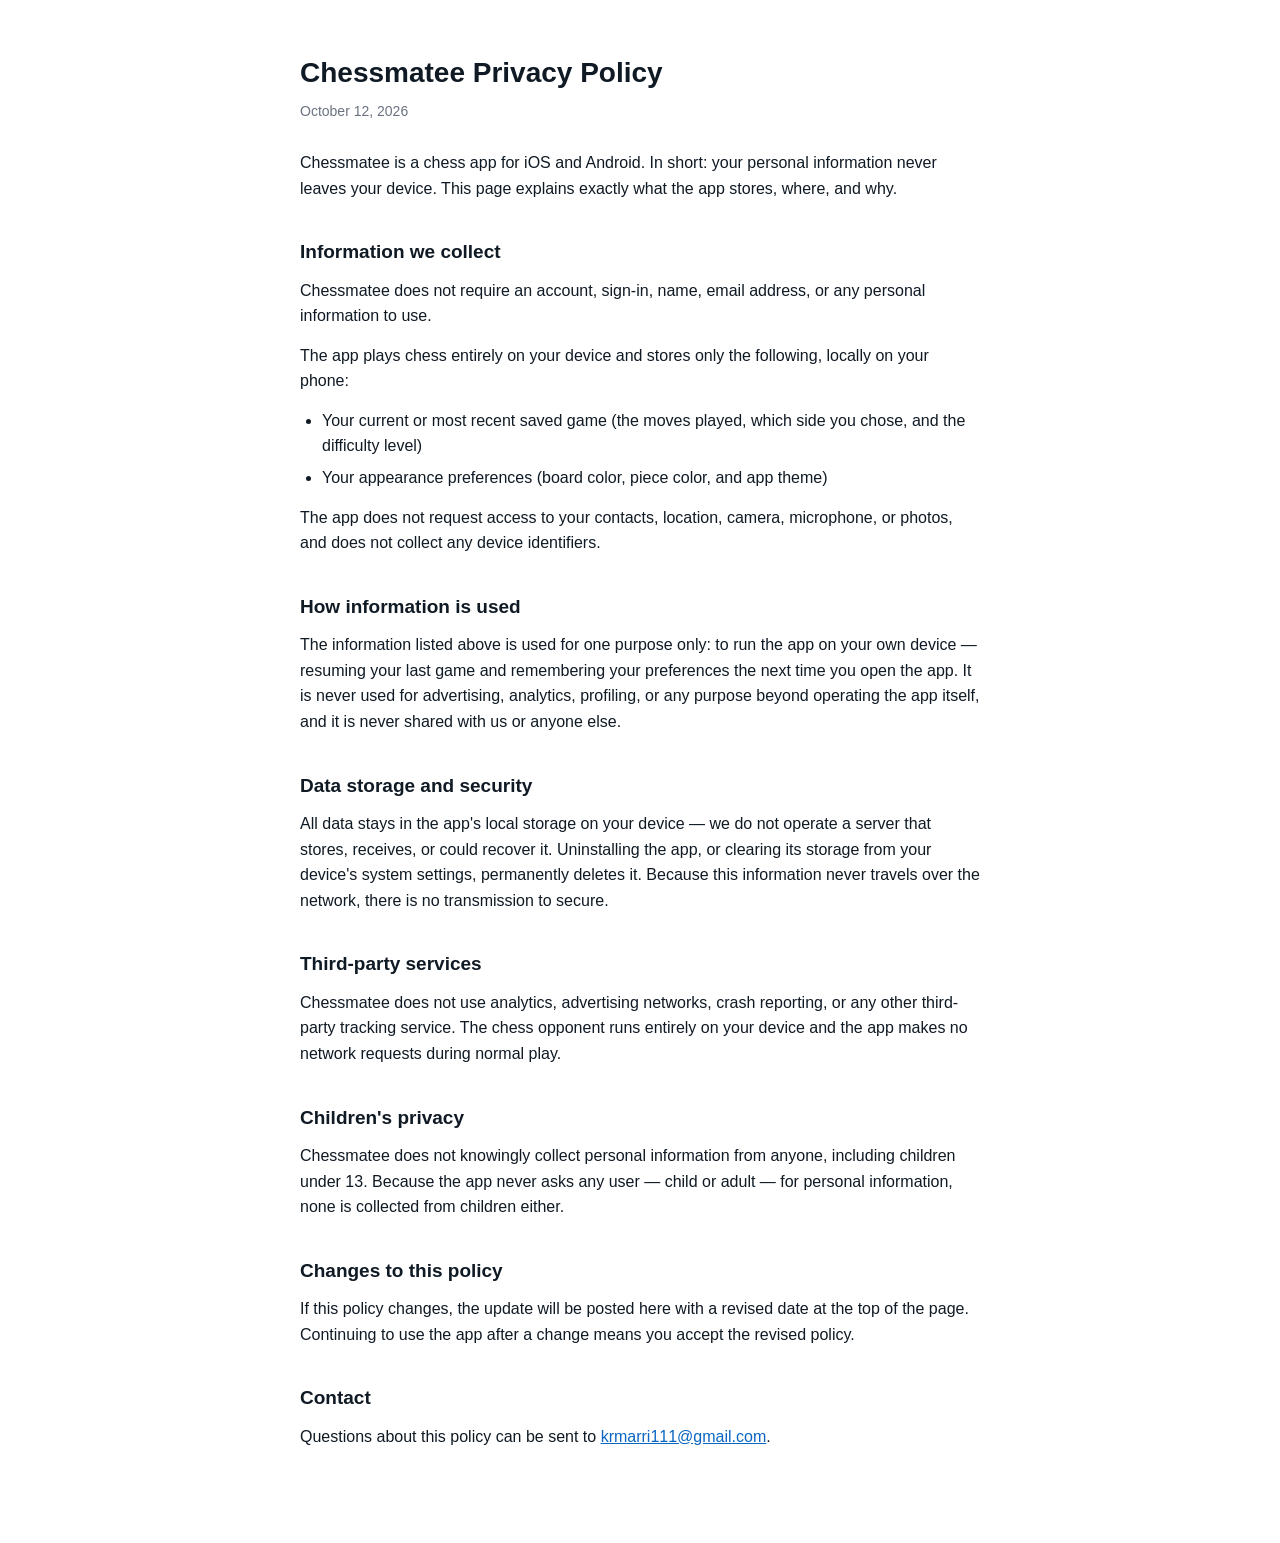
==== chessmatee-privacy.html @ 8011f2e9 "Add Chessmatee privacy policy page Needed as a public URL for the Chessmatee Play Console / App Stor" ====
<!doctype html>
<html lang="en">
<head>
<meta charset="utf-8">
<meta name="viewport" content="width=device-width, initial-scale=1">
<title>Chessmatee Privacy Policy</title>
<style>
  body { font-family: -apple-system, BlinkMacSystemFont, "Segoe UI", Roboto, Helvetica, Arial, sans-serif; max-width: 680px; margin: 0 auto; padding: 32px 20px 80px; color: #101a24; line-height: 1.6; }
  h1 { font-size: 28px; margin-bottom: 4px; }
  .date { color: #6b7280; font-size: 14px; margin-bottom: 28px; }
  h2 { font-size: 19px; margin-top: 36px; margin-bottom: 10px; }
  p { margin: 0 0 14px; }
  ul { margin: 0 0 14px; padding-left: 22px; }
  li { margin-bottom: 6px; }
  a { color: #0a66c2; }
</style>
</head>
<body>
<h1>Chessmatee Privacy Policy</h1>
<p class="date">October 12, 2026</p>

<p>Chessmatee is a chess app for iOS and Android. In short: your personal information never leaves your device. This page explains exactly what the app stores, where, and why.</p>

<h2>Information we collect</h2>
<p>Chessmatee does not require an account, sign-in, name, email address, or any personal information to use.</p>
<p>The app plays chess entirely on your device and stores only the following, locally on your phone:</p>
<ul>
  <li>Your current or most recent saved game (the moves played, which side you chose, and the difficulty level)</li>
  <li>Your appearance preferences (board color, piece color, and app theme)</li>
</ul>
<p>The app does not request access to your contacts, location, camera, microphone, or photos, and does not collect any device identifiers.</p>

<h2>How information is used</h2>
<p>The information listed above is used for one purpose only: to run the app on your own device — resuming your last game and remembering your preferences the next time you open the app. It is never used for advertising, analytics, profiling, or any purpose beyond operating the app itself, and it is never shared with us or anyone else.</p>

<h2>Data storage and security</h2>
<p>All data stays in the app's local storage on your device — we do not operate a server that stores, receives, or could recover it. Uninstalling the app, or clearing its storage from your device's system settings, permanently deletes it. Because this information never travels over the network, there is no transmission to secure.</p>

<h2>Third-party services</h2>
<p>Chessmatee does not use analytics, advertising networks, crash reporting, or any other third-party tracking service. The chess opponent runs entirely on your device and the app makes no network requests during normal play.</p>

<h2>Children's privacy</h2>
<p>Chessmatee does not knowingly collect personal information from anyone, including children under 13. Because the app never asks any user — child or adult — for personal information, none is collected from children either.</p>

<h2>Changes to this policy</h2>
<p>If this policy changes, the update will be posted here with a revised date at the top of the page. Continuing to use the app after a change means you accept the revised policy.</p>

<h2>Contact</h2>
<p>Questions about this policy can be sent to <a href="mailto:krmarri111@gmail.com">krmarri111@gmail.com</a>.</p>

</body>
</html>
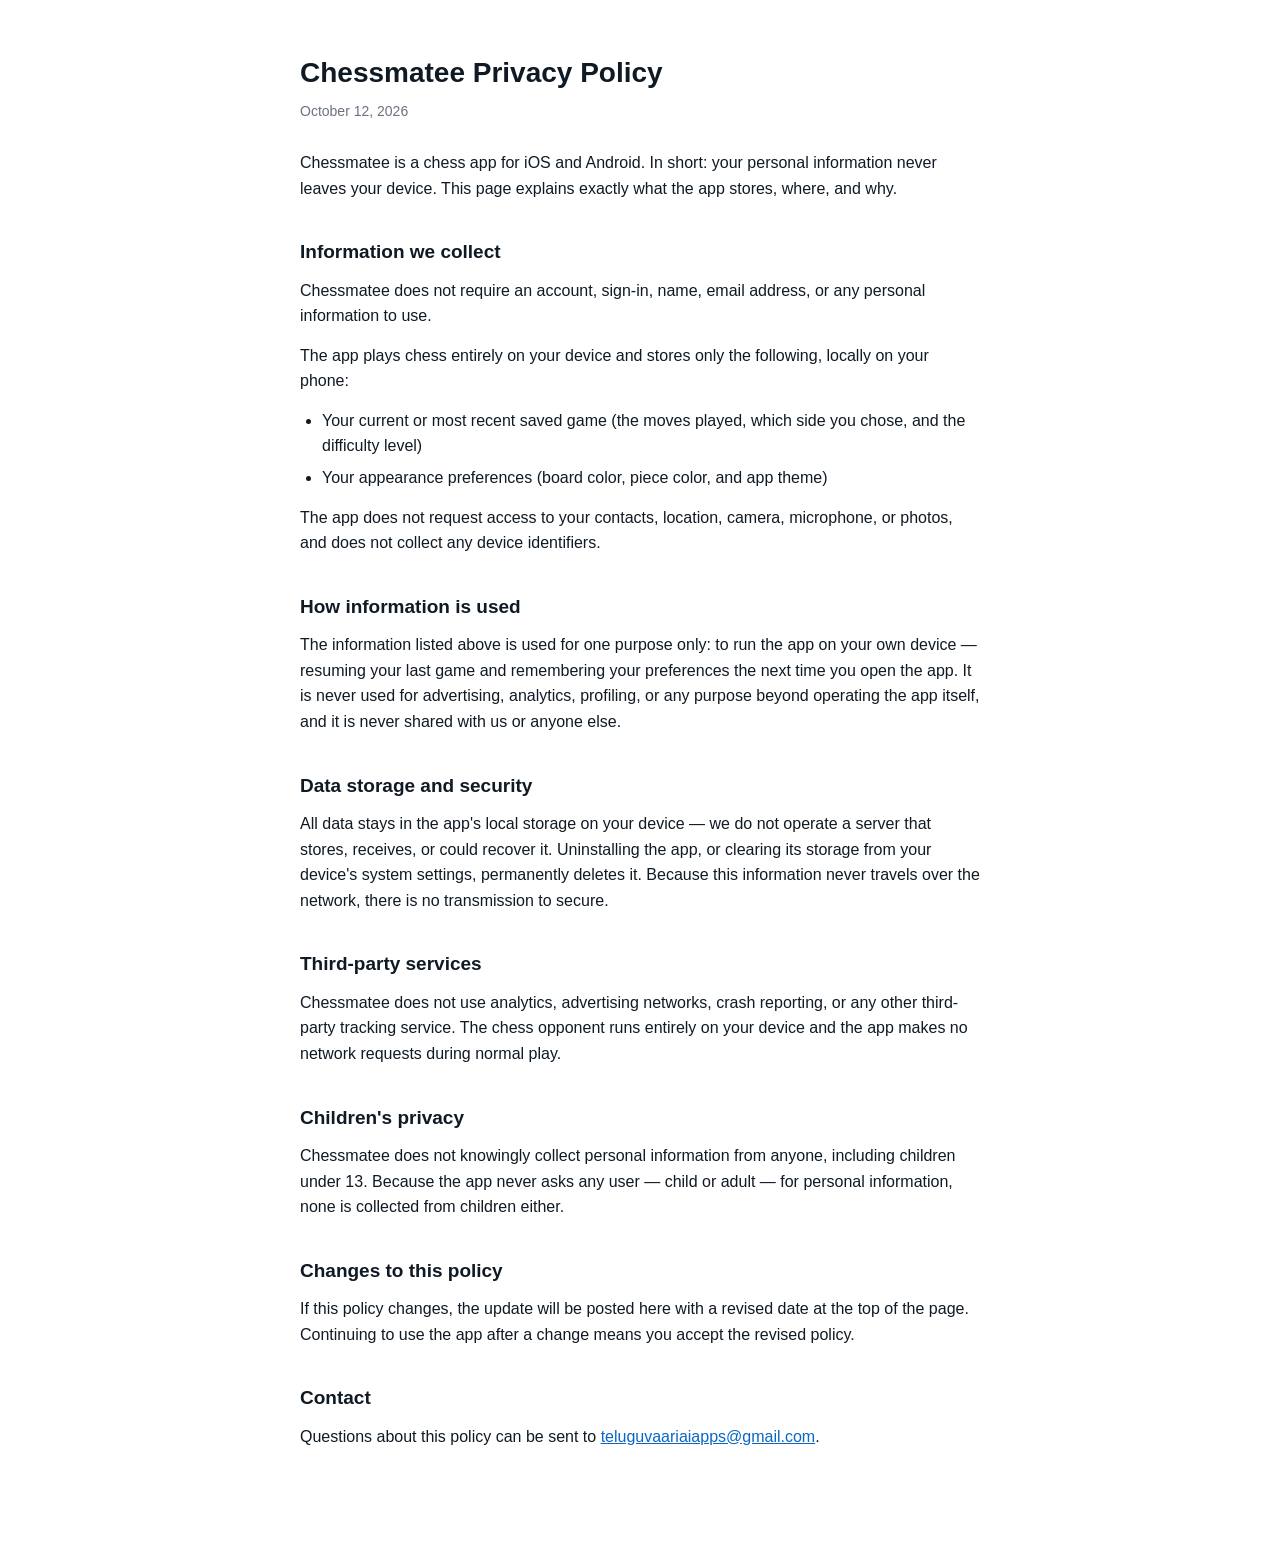
==== commit 6db7bbda: "Use the app's support email in the Chessmatee privacy policy Co-Authored-By: Claude Sonnet 5 <norepl" ====
--- a/chessmatee-privacy.html
+++ b/chessmatee-privacy.html
@@ -46,7 +46,7 @@
 <p>If this policy changes, the update will be posted here with a revised date at the top of the page. Continuing to use the app after a change means you accept the revised policy.</p>
 
 <h2>Contact</h2>
-<p>Questions about this policy can be sent to <a href="mailto:krmarri111@gmail.com">krmarri111@gmail.com</a>.</p>
+<p>Questions about this policy can be sent to <a href="mailto:teluguvaariaiapps@gmail.com">teluguvaariaiapps@gmail.com</a>.</p>
 
 </body>
 </html>
